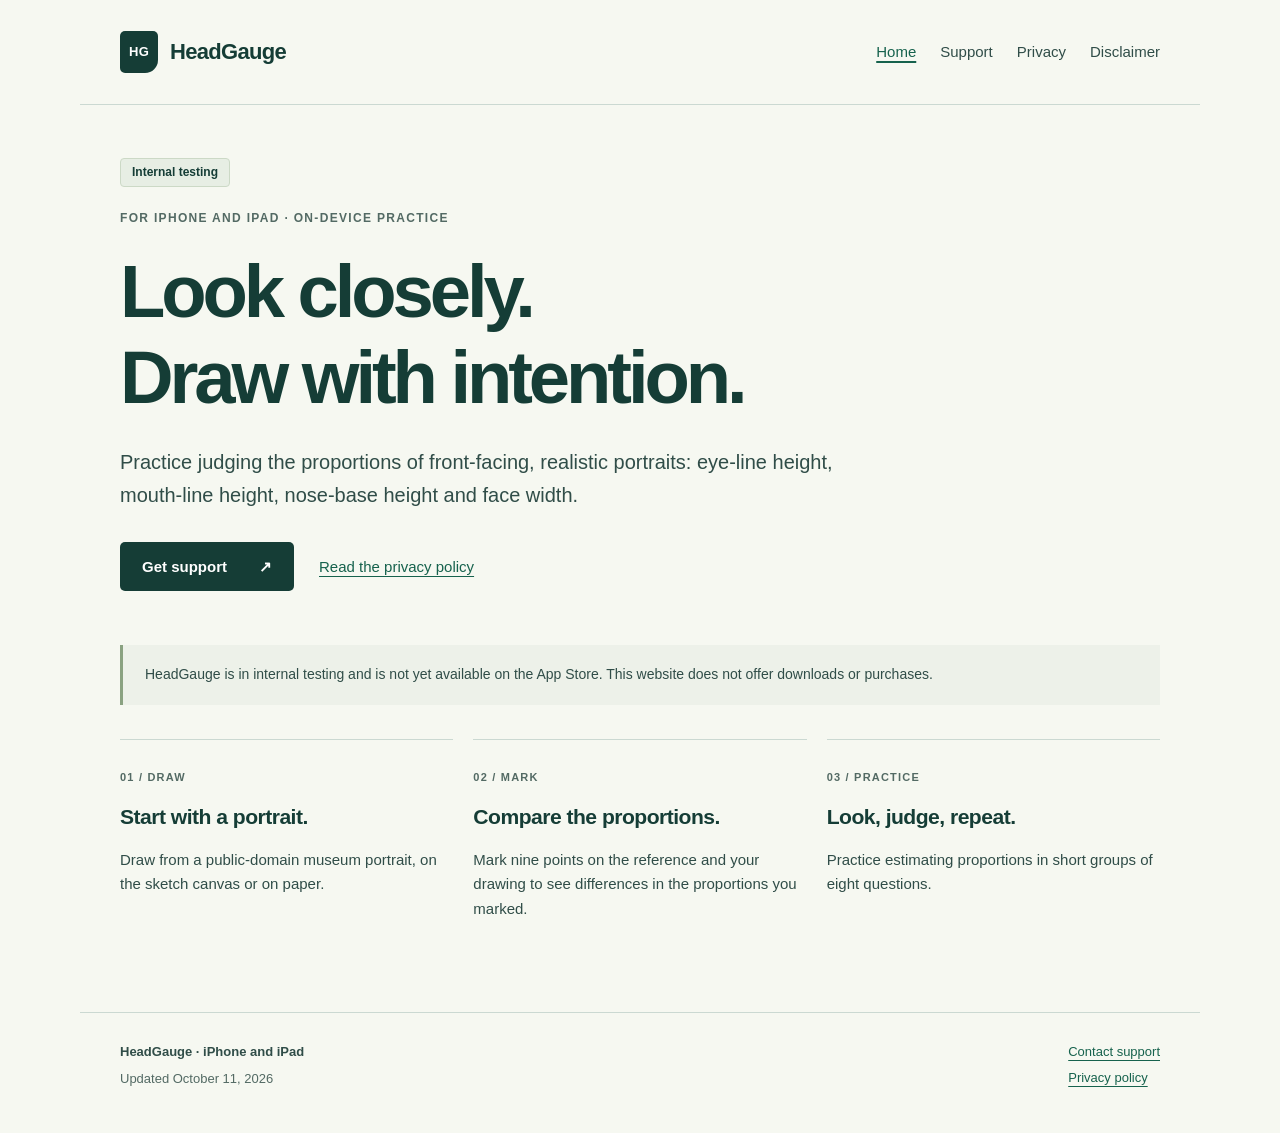
==== index.html @ ebf8e393 "Add HeadGauge support site" ====
<!doctype html>
<html lang="en"><head><meta charset="utf-8"><meta name="viewport" content="width=device-width, initial-scale=1">
<meta name="description" content="Public support, privacy and disclaimer information for HeadGauge for iPhone and iPad."><meta name="color-scheme" content="light">
<title>Home · HeadGauge</title><link rel="stylesheet" href="styles.css"></head><body>
<a class="skip" href="#main">Skip to content</a>
<header class="site-header"><a class="brand" href="index.html"><span class="mark" aria-hidden="true">HG</span>HeadGauge</a><nav aria-label="Main navigation"><a href="index.html" aria-current="page">Home</a><a href="support.html">Support</a><a href="privacy.html">Privacy</a><a href="disclaimer.html">Disclaimer</a></nav></header>
<main id="main"><section class="hero"><span class="badge">Internal testing</span><p class="eyebrow">For iPhone and iPad · On-device practice</p><h1>Look closely.<br>Draw with intention.</h1><p class="lead">Practice judging the proportions of front-facing, realistic portraits: eye-line height, mouth-line height, nose-base height and face width.</p><div class="actions"><a class="button" href="support.html">Get support <span aria-hidden="true">↗</span></a><a class="text-link" href="privacy.html">Read the privacy policy</a></div></section>
<aside class="notice">HeadGauge is in internal testing and is not yet available on the App Store. This website does not offer downloads or purchases.</aside>
<section class="cards" aria-label="How HeadGauge works"><article class="card"><p class="eyebrow">01 / Draw</p><h2>Start with a portrait.</h2><p>Draw from a public-domain museum portrait, on the sketch canvas or on paper.</p></article><article class="card"><p class="eyebrow">02 / Mark</p><h2>Compare the proportions.</h2><p>Mark nine points on the reference and your drawing to see differences in the proportions you marked.</p></article><article class="card"><p class="eyebrow">03 / Practice</p><h2>Look, judge, repeat.</h2><p>Practice estimating proportions in short groups of eight questions.</p></article></section></main>
<footer><div><strong>HeadGauge · iPhone and iPad</strong><p>Updated October 11, 2026</p></div><div><a href="mailto:shotpocket6@gmail.com?subject=HeadGauge%20support">Contact support</a><br><a href="privacy.html">Privacy policy</a></div></footer>
</body></html>
---- styles.css ----
:root{--ink:#153d36;--text:#304d48;--muted:#536a64;--line:#cbd9d2;--paper:#f6f8f1;--teal:#16624d;--white:#fff;--light:#e7eee4}
*{box-sizing:border-box}html{scroll-behavior:smooth}body{margin:0;background:var(--paper);color:var(--text);font-family:-apple-system,BlinkMacSystemFont,"Segoe UI",Arial,sans-serif;font-size:17px;line-height:1.7;-webkit-font-smoothing:antialiased}a{color:var(--teal);text-underline-offset:4px;overflow-wrap:anywhere}a:hover{text-decoration-thickness:2px}a:focus-visible{outline:3px solid #b15a20;outline-offset:5px;border-radius:2px}h1,h2,h3,p{margin-top:0}h1,h2,h3{color:var(--ink);line-height:1.15}h1{font-size:clamp(2.65rem,5.8vw,4.8rem);font-weight:650;letter-spacing:-.055em;max-width:900px;margin-bottom:26px;text-wrap:balance}h2{font-size:1.5rem;letter-spacing:-.025em;font-weight:650}h3{font-size:1.13rem;line-height:1.4}p{margin-bottom:1em}li{padding-left:5px;margin:8px 0}.site-header,.language-bar,main,footer{max-width:1120px;margin:0 auto;padding-left:40px;padding-right:40px}.site-header{min-height:105px;display:flex;align-items:center;justify-content:space-between;gap:24px;border-bottom:1px solid var(--line)}.brand{display:flex;align-items:center;gap:12px;color:var(--ink);font-size:22px;font-weight:650;letter-spacing:-.7px;text-decoration:none}.mark{display:grid;place-items:center;width:38px;height:42px;background:var(--ink);color:white;border-radius:5px 5px 13px 5px;font-size:13px;letter-spacing:.3px}.site-header nav,.language-bar nav{display:flex;gap:24px;align-items:center;flex-wrap:wrap}.site-header nav a{text-decoration:none;font-size:15px;color:var(--text)}.site-header nav a[aria-current=page]{color:var(--teal);text-decoration:underline;text-decoration-thickness:2px}.language-bar{display:flex;justify-content:flex-end;padding-top:16px}.language-bar nav{gap:16px}.language-bar a{font-size:12px;color:var(--muted);text-decoration:none;padding:5px 0}.language-bar a[aria-current=true]{font-weight:700;color:var(--ink);border-bottom:1px solid var(--teal)}.hero{padding:52px 0 44px;max-width:930px}.eyebrow{font-size:12px;font-weight:650;letter-spacing:.11em;text-transform:uppercase;color:var(--muted);margin:21px 0}.badge{display:inline-block;background:var(--light);color:var(--ink);padding:5px 11px;border-radius:4px;font-size:12px;font-weight:600;line-height:1.4;border:1px solid #ccd9c6}.lead{font-size:clamp(1.1rem,2vw,1.25rem);line-height:1.65;max-width:760px}.actions{display:flex;align-items:center;gap:25px;flex-wrap:wrap;margin-top:30px}.button{background:var(--ink);color:white;padding:12px 22px;border-radius:5px;font-size:15px;font-weight:600;text-decoration:none;display:inline-flex;gap:32px;align-items:center}.button:hover{background:var(--teal)}.text-link{font-size:15px}.notice{font-size:14px;color:var(--text);border-left:3px solid #8aa281;background:#edf1e9;padding:18px 22px;line-height:1.65;margin:10px 0 34px}.cards{display:grid;grid-template-columns:repeat(3,1fr);gap:20px;margin:30px 0 65px}.card{border-top:1px solid var(--line);padding:10px 0}.card .eyebrow{font-size:11px;margin:18px 0}.card h2{font-size:1.32rem;line-height:1.25}.card p{font-size:15px;line-height:1.65}.page-heading{padding:40px 0 10px}.page-heading h1{font-size:clamp(2.3rem,5vw,3.65rem);letter-spacing:-.045em}.page-heading .eyebrow{margin:20px 0}.date{font-size:14px;color:var(--muted)}.contact-card{border:1px solid var(--line);background:var(--white);border-radius:8px;padding:28px 32px;margin:22px 0 38px;max-width:800px}.contact-card h2{font-size:18px;margin-bottom:8px}.email{font-size:clamp(1.15rem,3vw,1.7rem);font-weight:650;margin-bottom:10px}.contact-card p{font-size:15px;margin:0;max-width:650px}.reading{max-width:800px}.reading>section{margin:38px 0}.reading h2{font-size:1.38rem;line-height:1.4;margin-bottom:16px}.reading p{line-height:1.8}.summary{border:1px solid var(--line);background:var(--white);border-radius:6px;padding:22px 26px;margin:30px 0;color:var(--ink);font-weight:500;line-height:1.75}.small-note{font-size:14px;color:var(--muted);padding-top:10px}.faq{padding:23px 0 8px;border-top:1px solid var(--line)}.faq h3{margin-bottom:10px}.faq p{font-size:16px}.reading .notice{margin:30px 0}footer{border-top:1px solid var(--line);margin-top:65px;padding-top:28px;padding-bottom:38px;display:flex;justify-content:space-between;gap:26px;font-size:13px;color:var(--muted)}footer strong{font-weight:600;color:var(--text)}footer p{margin:5px 0}footer a{display:inline-block;margin-bottom:4px}.skip{position:absolute;left:10px;top:-100px;padding:10px;background:white;z-index:10}.skip:focus{top:10px}html[lang=zh-Hans] h1{letter-spacing:-.035em;line-height:1.22}html[lang=zh-Hans] .eyebrow{letter-spacing:.05em}html[lang=es] .hero h1{max-width:960px}
@media(max-width:640px){.site-header,.language-bar,main,footer{padding-left:22px;padding-right:22px}.site-header{min-height:115px;align-items:flex-start;justify-content:flex-start;flex-wrap:wrap;gap:17px;padding-top:22px;padding-bottom:18px}.brand{width:100%;font-size:21px}.site-header nav{gap:26px}.language-bar{padding-top:10px;justify-content:flex-start}.hero{padding-top:30px;padding-bottom:30px}h1{font-size:2.85rem}.lead{font-size:1.1rem}.cards{grid-template-columns:1fr;gap:8px;margin-bottom:35px}.card h2{font-size:1.4rem}.notice{padding:15px 17px}.page-heading{padding-top:28px}.contact-card{padding:22px 20px;margin-top:15px}.reading>section{margin:32px 0}.summary{padding:20px}footer{flex-direction:column;gap:12px;margin-top:42px}.actions{gap:20px}.email{font-size:clamp(1rem,4.5vw,1.2rem)}}
@media(prefers-reduced-motion:reduce){html{scroll-behavior:auto}}
@media print{body{background:white;color:#111;font-size:11pt}header,.language-bar,.skip{display:none!important}main,footer{max-width:none;padding:0}h1{font-size:28pt!important}h2,h3{break-after:avoid}a{color:#111}.badge{border:1px solid #888}.reading{max-width:none}.reading>section{margin:24px 0}.notice,.summary{background:white}.card,.contact-card{break-inside:avoid}footer{margin-top:30px}}
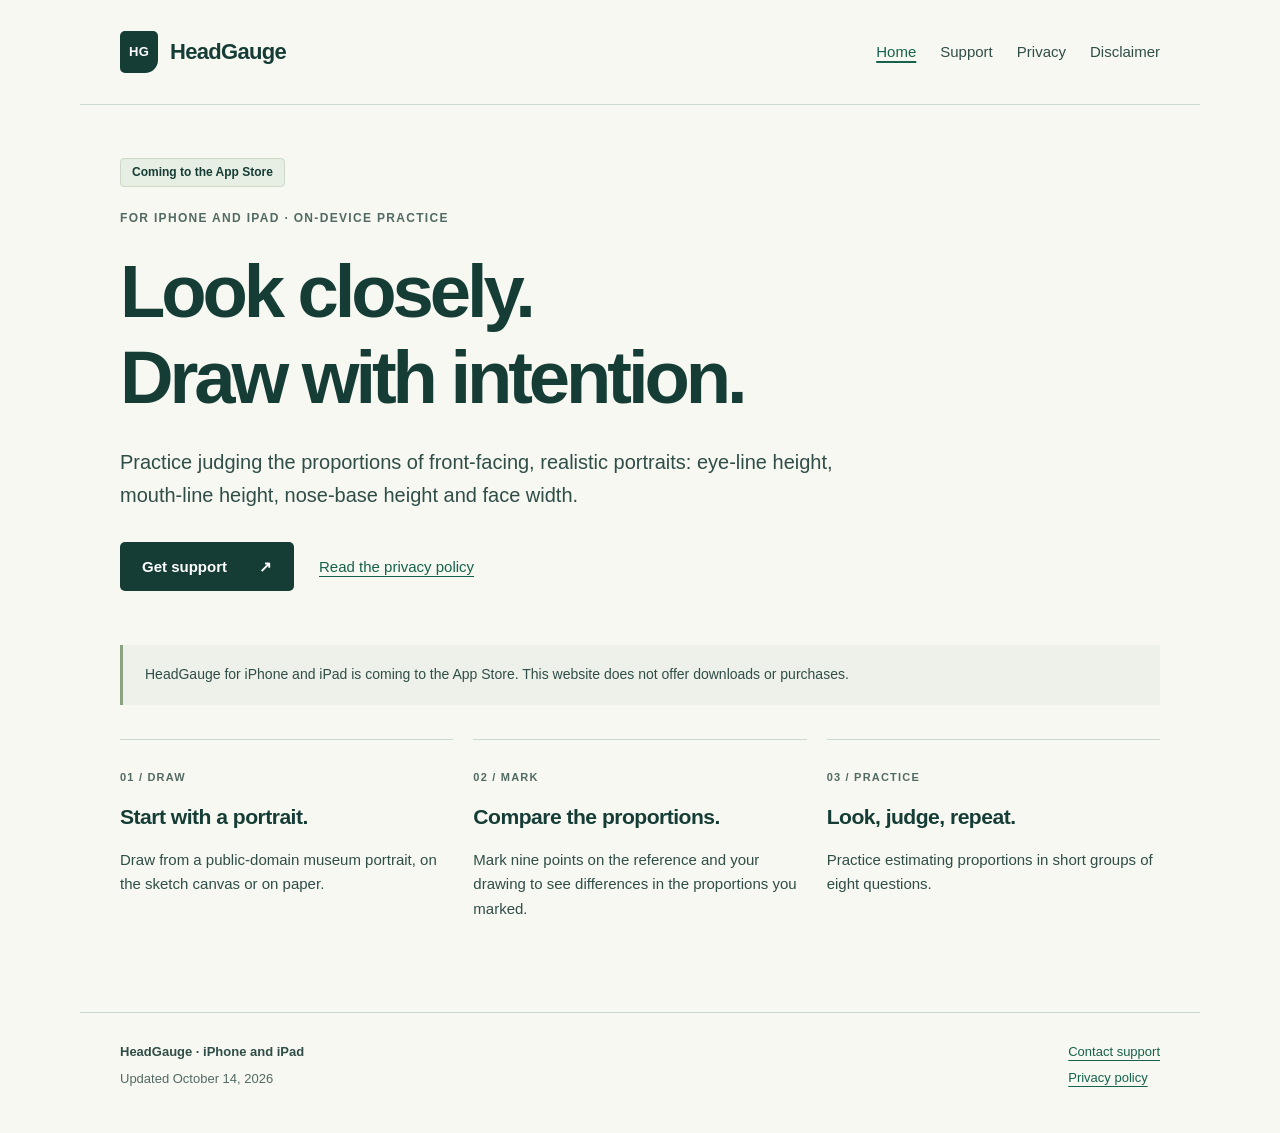
==== commit cdf536dd: "Update HeadGauge launch messaging and language FAQ" ====
--- a/index.html
+++ b/index.html
@@ -4,8 +4,8 @@
 <title>Home · HeadGauge</title><link rel="stylesheet" href="styles.css"></head><body>
 <a class="skip" href="#main">Skip to content</a>
 <header class="site-header"><a class="brand" href="index.html"><span class="mark" aria-hidden="true">HG</span>HeadGauge</a><nav aria-label="Main navigation"><a href="index.html" aria-current="page">Home</a><a href="support.html">Support</a><a href="privacy.html">Privacy</a><a href="disclaimer.html">Disclaimer</a></nav></header>
-<main id="main"><section class="hero"><span class="badge">Internal testing</span><p class="eyebrow">For iPhone and iPad · On-device practice</p><h1>Look closely.<br>Draw with intention.</h1><p class="lead">Practice judging the proportions of front-facing, realistic portraits: eye-line height, mouth-line height, nose-base height and face width.</p><div class="actions"><a class="button" href="support.html">Get support <span aria-hidden="true">↗</span></a><a class="text-link" href="privacy.html">Read the privacy policy</a></div></section>
-<aside class="notice">HeadGauge is in internal testing and is not yet available on the App Store. This website does not offer downloads or purchases.</aside>
+<main id="main"><section class="hero"><span class="badge">Coming to the App Store</span><p class="eyebrow">For iPhone and iPad · On-device practice</p><h1>Look closely.<br>Draw with intention.</h1><p class="lead">Practice judging the proportions of front-facing, realistic portraits: eye-line height, mouth-line height, nose-base height and face width.</p><div class="actions"><a class="button" href="support.html">Get support <span aria-hidden="true">↗</span></a><a class="text-link" href="privacy.html">Read the privacy policy</a></div></section>
+<aside class="notice">HeadGauge for iPhone and iPad is coming to the App Store. This website does not offer downloads or purchases.</aside>
 <section class="cards" aria-label="How HeadGauge works"><article class="card"><p class="eyebrow">01 / Draw</p><h2>Start with a portrait.</h2><p>Draw from a public-domain museum portrait, on the sketch canvas or on paper.</p></article><article class="card"><p class="eyebrow">02 / Mark</p><h2>Compare the proportions.</h2><p>Mark nine points on the reference and your drawing to see differences in the proportions you marked.</p></article><article class="card"><p class="eyebrow">03 / Practice</p><h2>Look, judge, repeat.</h2><p>Practice estimating proportions in short groups of eight questions.</p></article></section></main>
-<footer><div><strong>HeadGauge · iPhone and iPad</strong><p>Updated October 11, 2026</p></div><div><a href="mailto:shotpocket6@gmail.com?subject=HeadGauge%20support">Contact support</a><br><a href="privacy.html">Privacy policy</a></div></footer>
+<footer><div><strong>HeadGauge · iPhone and iPad</strong><p>Updated October 14, 2026</p></div><div><a href="mailto:shotpocket6@gmail.com?subject=HeadGauge%20support">Contact support</a><br><a href="privacy.html">Privacy policy</a></div></footer>
 </body></html>
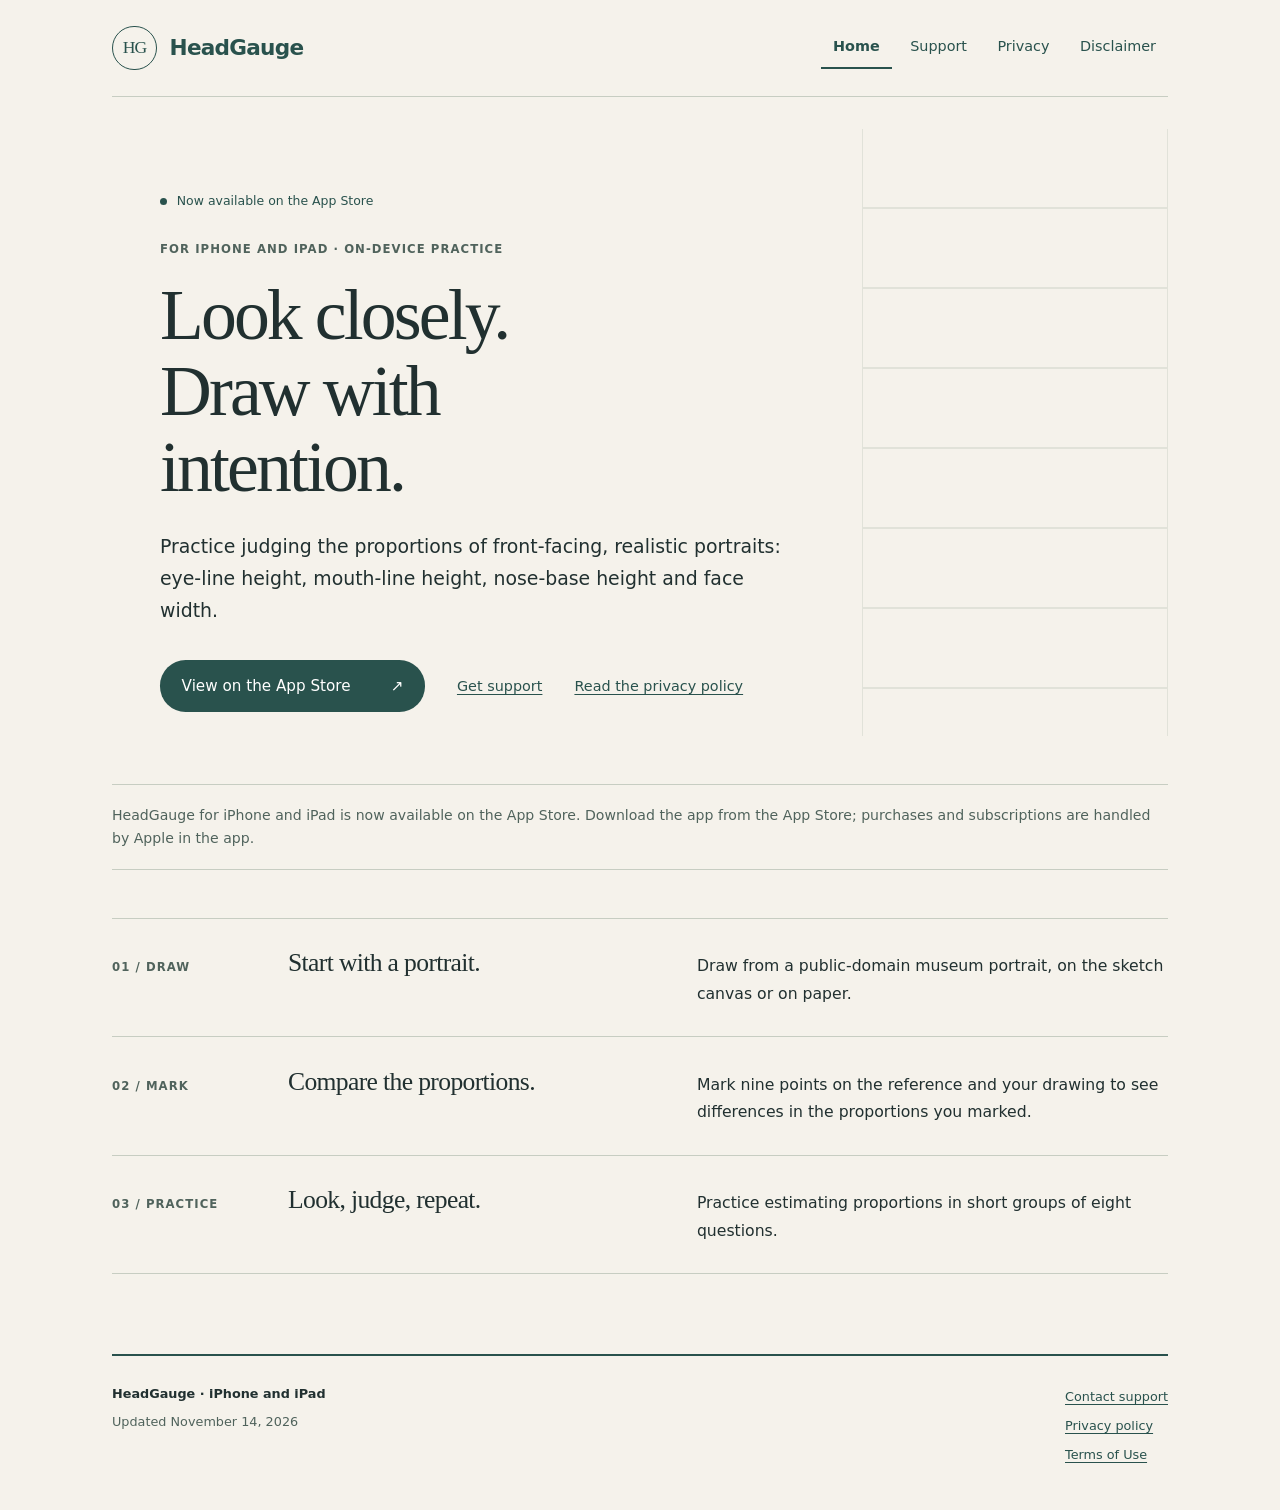
==== commit 8ad7328b: "Update HeadGauge support site after App Store launch" ====
--- a/index.html
+++ b/index.html
@@ -4,8 +4,8 @@
 <title>Home · HeadGauge</title><link rel="stylesheet" href="styles.css"></head><body>
 <a class="skip" href="#main">Skip to content</a>
 <header class="site-header"><a class="brand" href="index.html"><span class="mark" aria-hidden="true">HG</span>HeadGauge</a><nav aria-label="Main navigation"><a href="index.html" aria-current="page">Home</a><a href="support.html">Support</a><a href="privacy.html">Privacy</a><a href="disclaimer.html">Disclaimer</a></nav></header>
-<main id="main"><section class="hero"><span class="badge">Coming to the App Store</span><p class="eyebrow">For iPhone and iPad · On-device practice</p><h1>Look closely.<br>Draw with intention.</h1><p class="lead">Practice judging the proportions of front-facing, realistic portraits: eye-line height, mouth-line height, nose-base height and face width.</p><div class="actions"><a class="button" href="support.html">Get support <span aria-hidden="true">↗</span></a><a class="text-link" href="privacy.html">Read the privacy policy</a></div></section>
-<aside class="notice">HeadGauge for iPhone and iPad is coming to the App Store. This website does not offer downloads or purchases.</aside>
+<main id="main"><section class="hero"><span class="badge">Now available on the App Store</span><p class="eyebrow">For iPhone and iPad · On-device practice</p><h1>Look closely.<br>Draw with intention.</h1><p class="lead">Practice judging the proportions of front-facing, realistic portraits: eye-line height, mouth-line height, nose-base height and face width.</p><div class="actions"><a class="button" href="https://apps.apple.com/app/id6821509628">View on the App Store <span aria-hidden="true">↗</span></a><a class="text-link" href="support.html">Get support</a><a class="text-link" href="privacy.html">Read the privacy policy</a></div></section>
+<aside class="notice">HeadGauge for iPhone and iPad is now available on the App Store. Download the app from the App Store; purchases and subscriptions are handled by Apple in the app.</aside>
 <section class="cards" aria-label="How HeadGauge works"><article class="card"><p class="eyebrow">01 / Draw</p><h2>Start with a portrait.</h2><p>Draw from a public-domain museum portrait, on the sketch canvas or on paper.</p></article><article class="card"><p class="eyebrow">02 / Mark</p><h2>Compare the proportions.</h2><p>Mark nine points on the reference and your drawing to see differences in the proportions you marked.</p></article><article class="card"><p class="eyebrow">03 / Practice</p><h2>Look, judge, repeat.</h2><p>Practice estimating proportions in short groups of eight questions.</p></article></section></main>
-<footer><div><strong>HeadGauge · iPhone and iPad</strong><p>Updated October 14, 2026</p></div><div><a href="mailto:shotpocket6@gmail.com?subject=HeadGauge%20support">Contact support</a><br><a href="privacy.html">Privacy policy</a></div></footer>
+<footer><div><strong>HeadGauge · iPhone and iPad</strong><p>Updated November 14, 2026</p></div><div><a href="mailto:shotpocket6@gmail.com?subject=HeadGauge%20support">Contact support</a><br><a href="privacy.html">Privacy policy</a><br><a href="https://www.apple.com/legal/internet-services/itunes/dev/stdeula/">Terms of Use</a></div></footer>
 </body></html>
--- a/styles.css
+++ b/styles.css
@@ -1,5 +1,136 @@
-:root{--ink:#153d36;--text:#304d48;--muted:#536a64;--line:#cbd9d2;--paper:#f6f8f1;--teal:#16624d;--white:#fff;--light:#e7eee4}
-*{box-sizing:border-box}html{scroll-behavior:smooth}body{margin:0;background:var(--paper);color:var(--text);font-family:-apple-system,BlinkMacSystemFont,"Segoe UI",Arial,sans-serif;font-size:17px;line-height:1.7;-webkit-font-smoothing:antialiased}a{color:var(--teal);text-underline-offset:4px;overflow-wrap:anywhere}a:hover{text-decoration-thickness:2px}a:focus-visible{outline:3px solid #b15a20;outline-offset:5px;border-radius:2px}h1,h2,h3,p{margin-top:0}h1,h2,h3{color:var(--ink);line-height:1.15}h1{font-size:clamp(2.65rem,5.8vw,4.8rem);font-weight:650;letter-spacing:-.055em;max-width:900px;margin-bottom:26px;text-wrap:balance}h2{font-size:1.5rem;letter-spacing:-.025em;font-weight:650}h3{font-size:1.13rem;line-height:1.4}p{margin-bottom:1em}li{padding-left:5px;margin:8px 0}.site-header,.language-bar,main,footer{max-width:1120px;margin:0 auto;padding-left:40px;padding-right:40px}.site-header{min-height:105px;display:flex;align-items:center;justify-content:space-between;gap:24px;border-bottom:1px solid var(--line)}.brand{display:flex;align-items:center;gap:12px;color:var(--ink);font-size:22px;font-weight:650;letter-spacing:-.7px;text-decoration:none}.mark{display:grid;place-items:center;width:38px;height:42px;background:var(--ink);color:white;border-radius:5px 5px 13px 5px;font-size:13px;letter-spacing:.3px}.site-header nav,.language-bar nav{display:flex;gap:24px;align-items:center;flex-wrap:wrap}.site-header nav a{text-decoration:none;font-size:15px;color:var(--text)}.site-header nav a[aria-current=page]{color:var(--teal);text-decoration:underline;text-decoration-thickness:2px}.language-bar{display:flex;justify-content:flex-end;padding-top:16px}.language-bar nav{gap:16px}.language-bar a{font-size:12px;color:var(--muted);text-decoration:none;padding:5px 0}.language-bar a[aria-current=true]{font-weight:700;color:var(--ink);border-bottom:1px solid var(--teal)}.hero{padding:52px 0 44px;max-width:930px}.eyebrow{font-size:12px;font-weight:650;letter-spacing:.11em;text-transform:uppercase;color:var(--muted);margin:21px 0}.badge{display:inline-block;background:var(--light);color:var(--ink);padding:5px 11px;border-radius:4px;font-size:12px;font-weight:600;line-height:1.4;border:1px solid #ccd9c6}.lead{font-size:clamp(1.1rem,2vw,1.25rem);line-height:1.65;max-width:760px}.actions{display:flex;align-items:center;gap:25px;flex-wrap:wrap;margin-top:30px}.button{background:var(--ink);color:white;padding:12px 22px;border-radius:5px;font-size:15px;font-weight:600;text-decoration:none;display:inline-flex;gap:32px;align-items:center}.button:hover{background:var(--teal)}.text-link{font-size:15px}.notice{font-size:14px;color:var(--text);border-left:3px solid #8aa281;background:#edf1e9;padding:18px 22px;line-height:1.65;margin:10px 0 34px}.cards{display:grid;grid-template-columns:repeat(3,1fr);gap:20px;margin:30px 0 65px}.card{border-top:1px solid var(--line);padding:10px 0}.card .eyebrow{font-size:11px;margin:18px 0}.card h2{font-size:1.32rem;line-height:1.25}.card p{font-size:15px;line-height:1.65}.page-heading{padding:40px 0 10px}.page-heading h1{font-size:clamp(2.3rem,5vw,3.65rem);letter-spacing:-.045em}.page-heading .eyebrow{margin:20px 0}.date{font-size:14px;color:var(--muted)}.contact-card{border:1px solid var(--line);background:var(--white);border-radius:8px;padding:28px 32px;margin:22px 0 38px;max-width:800px}.contact-card h2{font-size:18px;margin-bottom:8px}.email{font-size:clamp(1.15rem,3vw,1.7rem);font-weight:650;margin-bottom:10px}.contact-card p{font-size:15px;margin:0;max-width:650px}.reading{max-width:800px}.reading>section{margin:38px 0}.reading h2{font-size:1.38rem;line-height:1.4;margin-bottom:16px}.reading p{line-height:1.8}.summary{border:1px solid var(--line);background:var(--white);border-radius:6px;padding:22px 26px;margin:30px 0;color:var(--ink);font-weight:500;line-height:1.75}.small-note{font-size:14px;color:var(--muted);padding-top:10px}.faq{padding:23px 0 8px;border-top:1px solid var(--line)}.faq h3{margin-bottom:10px}.faq p{font-size:16px}.reading .notice{margin:30px 0}footer{border-top:1px solid var(--line);margin-top:65px;padding-top:28px;padding-bottom:38px;display:flex;justify-content:space-between;gap:26px;font-size:13px;color:var(--muted)}footer strong{font-weight:600;color:var(--text)}footer p{margin:5px 0}footer a{display:inline-block;margin-bottom:4px}.skip{position:absolute;left:10px;top:-100px;padding:10px;background:white;z-index:10}.skip:focus{top:10px}html[lang=zh-Hans] h1{letter-spacing:-.035em;line-height:1.22}html[lang=zh-Hans] .eyebrow{letter-spacing:.05em}html[lang=es] .hero h1{max-width:960px}
-@media(max-width:640px){.site-header,.language-bar,main,footer{padding-left:22px;padding-right:22px}.site-header{min-height:115px;align-items:flex-start;justify-content:flex-start;flex-wrap:wrap;gap:17px;padding-top:22px;padding-bottom:18px}.brand{width:100%;font-size:21px}.site-header nav{gap:26px}.language-bar{padding-top:10px;justify-content:flex-start}.hero{padding-top:30px;padding-bottom:30px}h1{font-size:2.85rem}.lead{font-size:1.1rem}.cards{grid-template-columns:1fr;gap:8px;margin-bottom:35px}.card h2{font-size:1.4rem}.notice{padding:15px 17px}.page-heading{padding-top:28px}.contact-card{padding:22px 20px;margin-top:15px}.reading>section{margin:32px 0}.summary{padding:20px}footer{flex-direction:column;gap:12px;margin-top:42px}.actions{gap:20px}.email{font-size:clamp(1rem,4.5vw,1.2rem)}}
-@media(prefers-reduced-motion:reduce){html{scroll-behavior:auto}}
-@media print{body{background:white;color:#111;font-size:11pt}header,.language-bar,.skip{display:none!important}main,footer{max-width:none;padding:0}h1{font-size:28pt!important}h2,h3{break-after:avoid}a{color:#111}.badge{border:1px solid #888}.reading{max-width:none}.reading>section{margin:24px 0}.notice,.summary{background:white}.card,.contact-card{break-inside:avoid}footer{margin-top:30px}}
+/* HeadGauge: a quiet drawing workbook. Palette from App/HeadGaugeApp.swift. */
+:root {
+  color-scheme: light;
+  --sheet: rgb(96% 95% 92%);
+  --graphite: rgb(13% 19% 19%);
+  --pine: rgb(16% 32% 30%);
+  --rule: #c7cdc2;
+  --annotation: #50635c;
+  --wash: #e4e8de;
+  --measure: 66rem;
+  --gutter: clamp(1.2rem, 5vw, 3.5rem);
+}
+*, *::before, *::after { box-sizing: border-box; }
+html { scroll-padding-top: 1.5rem; }
+body {
+  margin: 0;
+  color: var(--graphite);
+  background-color: var(--sheet);
+  font: 400 1.0625rem/1.75 system-ui, sans-serif;
+  -webkit-text-size-adjust: 100%;
+}
+a { text-decoration-thickness: .075em; text-underline-offset: .23em; color: var(--pine); }
+a:hover { text-decoration-thickness: .14em; }
+a:focus-visible { outline: .18rem solid var(--pine); outline-offset: .3rem; }
+p { margin-block: 0 1.15em; }
+h1, h2, h3 { margin-block: 0 .65em; font-weight: 500; }
+h1, h2 { font-family: Georgia, 'Times New Roman', serif; }
+h1 { font-size: clamp(2.7rem, 5.6vw, 4.9rem); line-height: 1.06; letter-spacing: -.04em; }
+h2 { font-size: 1.8rem; line-height: 1.25; letter-spacing: -.025em; }
+h3 { font-size: 1.08rem; font-weight: 650; line-height: 1.45; }
+li { padding-inline-start: .35rem; margin-block: .55rem; }
+main, .site-header, footer { width: min(100% - 2 * var(--gutter), var(--measure)); margin-inline: auto; }
+.site-header {
+  display: grid;
+  grid-template-columns: 1fr auto;
+  align-items: center;
+  gap: 1.8rem;
+  padding-block: 1.6rem;
+  border-bottom: 1px solid var(--rule);
+}
+.brand { display: inline-flex; width: fit-content; gap: .8rem; align-items: center; font-size: 1.35rem; font-weight: 650; letter-spacing: -.035em; text-decoration: none; }
+.mark { display: grid; place-content: center; border: 1px solid var(--pine); width: 2.8rem; aspect-ratio: 1; border-radius: 50%; font: 500 1.1rem Georgia, serif; letter-spacing: -.06em; }
+.site-header nav { display: flex; gap: .4rem; flex-wrap: wrap; }
+.site-header nav a { padding: .45rem .75rem; font-size: .9rem; text-decoration: none; border-bottom: 2px solid transparent; }
+.site-header nav a[aria-current='page'] { border-color: var(--pine); font-weight: 650; }
+.site-header nav a:hover { background-color: var(--wash); }
+.hero {
+  position: relative;
+  padding-block: clamp(3rem, 7vw, 5.5rem) 3.5rem;
+  padding-inline-start: clamp(0rem, 4vw, 3rem);
+  isolation: isolate;
+}
+.hero::before {
+  content: '';
+  position: absolute;
+  inset: 2rem 0 2rem auto;
+  width: 29%;
+  z-index: -1;
+  border-inline: 1px solid var(--rule);
+  background: repeating-linear-gradient(to bottom, transparent 0 4.9rem, var(--rule) 4.9rem 5rem);
+  opacity: .42;
+}
+.hero h1 { max-width: 13ch; margin-block-end: 1.6rem; }
+.eyebrow { font-size: .73rem; letter-spacing: .09em; text-transform: uppercase; color: var(--annotation); font-weight: 650; }
+.hero .eyebrow { margin-block: 1.5rem 1.1rem; }
+.badge { display: inline-flex; align-items: center; gap: .6rem; font-size: .78rem; color: var(--pine); }
+.badge::before { content: ''; width: .45rem; height: .45rem; background-color: currentColor; border-radius: 50%; }
+.lead { font-size: 1.18rem; line-height: 1.7; max-width: 52ch; }
+.hero .lead { background-color: var(--sheet); }
+.actions { display: flex; flex-wrap: wrap; gap: 1.2rem 2rem; align-items: center; margin-block-start: 2.1rem; }
+.button { display: inline-flex; align-items: center; justify-content: space-between; column-gap: 2.5rem; min-height: 3.15rem; padding: .8rem 1.35rem; color: #fff; background-color: var(--pine); text-decoration: none; font-size: .95rem; border-radius: 1.6rem; }
+.button:hover { color: var(--sheet); text-decoration: underline; }
+.text-link { font-size: .9rem; }
+.notice { border-block: 1px solid var(--rule); padding: 1.15rem 0; margin-block: 1rem 2.5rem; font-size: .88rem; line-height: 1.65; color: var(--annotation); }
+.cards { margin-block: 3rem 5rem; display: grid; gap: 0; }
+.card { display: grid; grid-template-columns: 9rem 1fr 1.25fr; column-gap: 2rem; align-items: baseline; border-block-start: 1px solid var(--rule); padding-block: 1.8rem; }
+.card:last-child { border-block-end: 1px solid var(--rule); }
+.card .eyebrow { margin: 0; font-variant-numeric: tabular-nums; }
+.card h2 { font-size: 1.6rem; margin: 0; }
+.card > p:last-child { margin: 0; font-size: .98rem; }
+.page-heading { padding-block: 3.5rem 1rem; }
+.page-heading h1 { max-width: 18ch; font-size: clamp(2.6rem, 5vw, 4.2rem); }
+.date { color: var(--annotation); font-size: .84rem; margin-block: 1.4rem 0; }
+.reading { max-width: 46rem; }
+.reading > section { padding-block: 1.3rem; }
+.reading h2 { margin-block-end: 1rem; }
+.reading .notice { margin-block: 1.8rem; }
+.summary { background-color: var(--wash); border-inline-start: .25rem solid var(--pine); padding: 1.4rem 1.6rem; margin-block: 1.5rem 2rem; }
+.contact-card { max-width: 46rem; padding: 1.8rem 0 1.8rem 1.6rem; border-inline-start: .25rem solid var(--pine); margin-block: 2rem 1.5rem; }
+.contact-card h2 { font: 650 .78rem/1.5 system-ui, sans-serif; text-transform: uppercase; letter-spacing: .1em; }
+.email { margin-block: .7rem; font: 500 clamp(1.2rem, 3.5vw, 1.85rem)/1.5 Georgia, serif; }
+.email a { overflow-wrap: anywhere; }
+.contact-card p { font-size: .9rem; margin: 0; }
+.small-note { font-size: .88rem; color: var(--annotation); }
+.faq { border-block-start: 1px solid var(--rule); padding-block: 1.5rem .4rem; }
+.faq h3 { max-width: 54ch; }
+footer { display: grid; grid-template-columns: 1fr auto; gap: 1.5rem; border-block-start: 2px solid var(--pine); margin-block-start: 3.5rem; padding-block: 1.7rem 2.5rem; font-size: .8rem; }
+footer strong { font-weight: 650; }
+footer p { color: var(--annotation); margin-block: .35rem 0; }
+footer a { display: inline-block; padding-block: .2rem; }
+.skip { position: fixed; inset: .6rem auto auto .6rem; transform: translateY(-180%); padding: .6rem 1rem; background-color: var(--pine); color: white; z-index: 10; }
+.skip:focus { transform: none; outline-color: var(--graphite); }
+@media (width < 48rem) {
+  .site-header { grid-template-columns: 1fr; gap: 1rem; padding-block: 1.25rem 1rem; }
+  .site-header nav { margin-inline-start: -.75rem; gap: 0; }
+  .hero { padding-inline-start: 0; }
+  .hero::before { width: 18%; }
+  .card { grid-template-columns: 7rem 1fr; gap: .7rem 1.2rem; }
+  .card > p:last-child { grid-column: 2; }
+  .cards { margin-block: 2rem 3rem; }
+}
+@media (width < 30rem) {
+  .site-header nav a { font-size: .84rem; padding-inline: .65rem; }
+  .hero::before { display: none; }
+  .hero { padding-block: 2.5rem; }
+  .hero h1 { font-size: 2.8rem; }
+  .lead { font-size: 1.05rem; }
+  .card { grid-template-columns: 1fr; row-gap: .75rem; padding-block: 1.5rem; }
+  .card > p:last-child { grid-column: 1; }
+  .page-heading { padding-block-start: 2.5rem; }
+  .contact-card { padding-inline-start: 1rem; }
+  .summary { padding: 1rem 1.2rem; }
+  footer { grid-template-columns: 1fr; }
+}
+@media print {
+  body { background: #fff; color: #000; font-size: 11pt; }
+  .site-header, .skip, .hero::before { display: none; }
+  main, footer { width: 100%; }
+  h1 { font-size: 32pt; }
+  h2, h3 { break-after: avoid; }
+  a { color: inherit; }
+  .hero, .page-heading { padding-block: 1rem; }
+  .card, .contact-card { break-inside: avoid; }
+  .cards { margin-block: 1rem; }
+  .notice, footer { margin-block-start: 1rem; }
+}
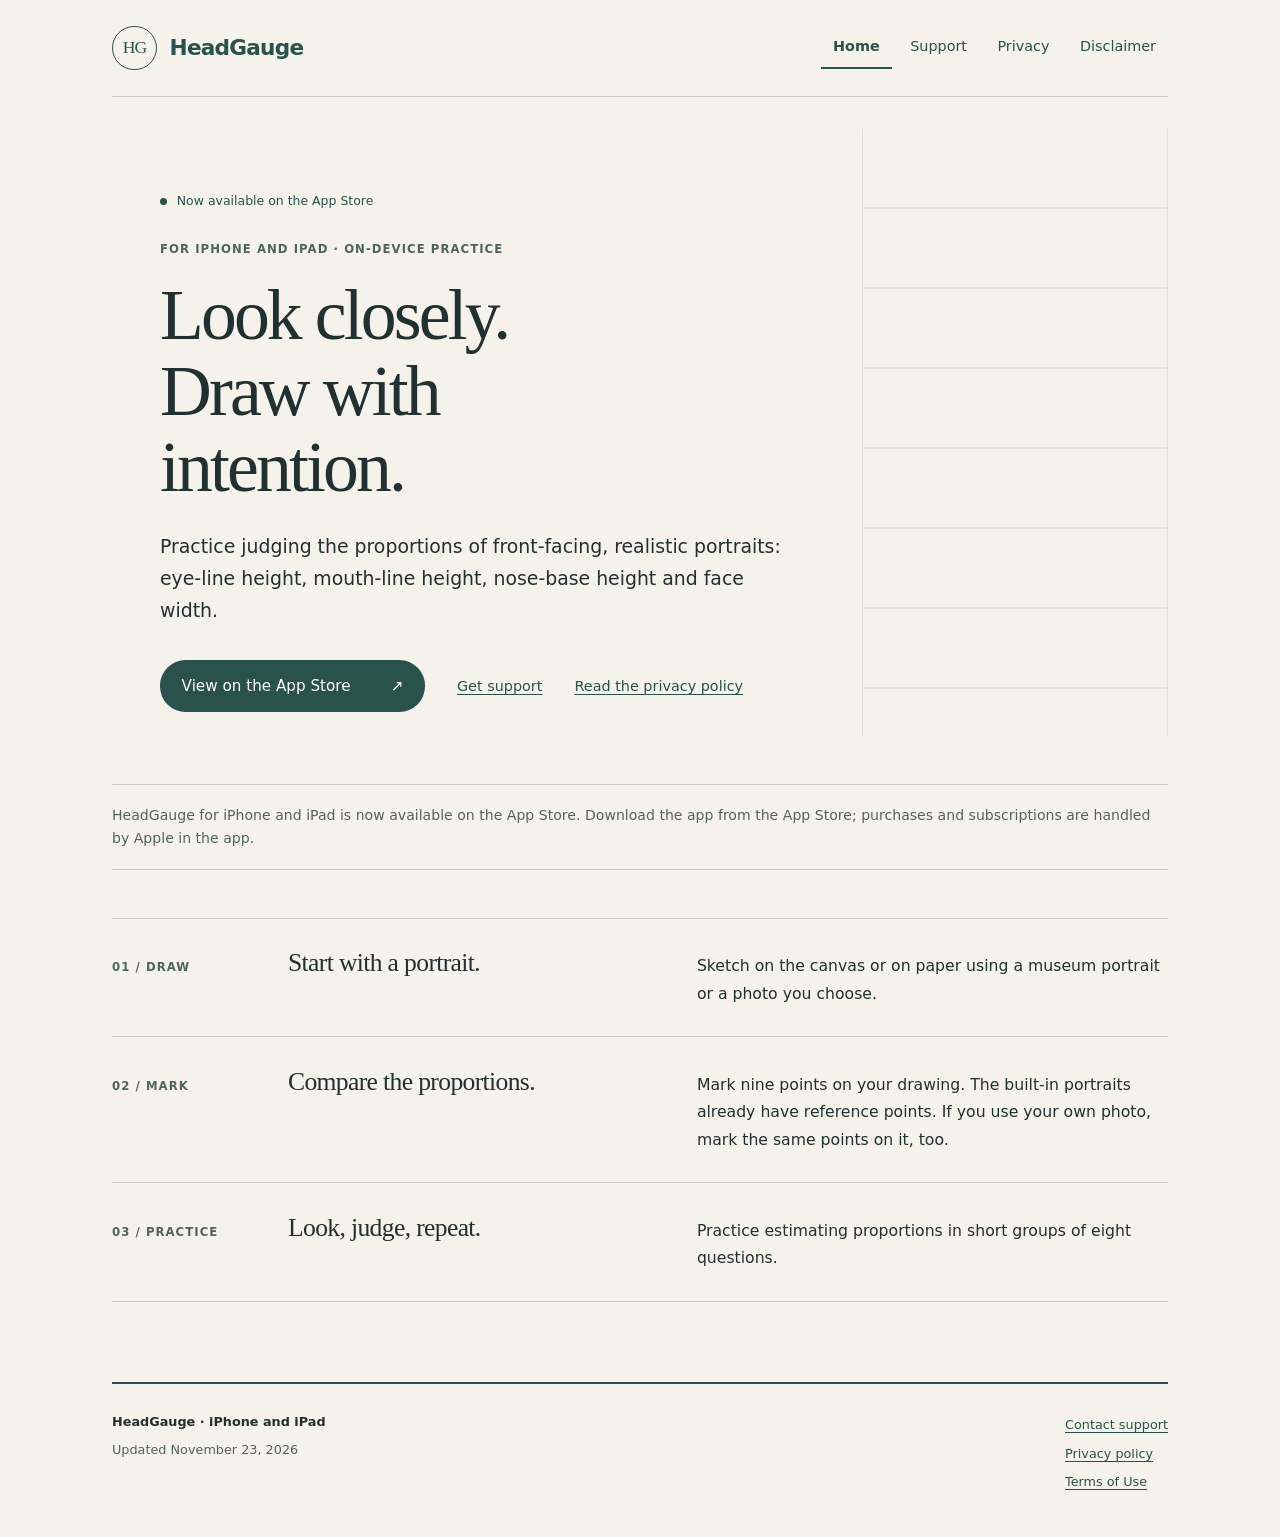
==== commit e56f19e1: "Clarify reference photos, feedback privacy and subscription access" ====
--- a/index.html
+++ b/index.html
@@ -6,6 +6,6 @@
 <header class="site-header"><a class="brand" href="index.html"><span class="mark" aria-hidden="true">HG</span>HeadGauge</a><nav aria-label="Main navigation"><a href="index.html" aria-current="page">Home</a><a href="support.html">Support</a><a href="privacy.html">Privacy</a><a href="disclaimer.html">Disclaimer</a></nav></header>
 <main id="main"><section class="hero"><span class="badge">Now available on the App Store</span><p class="eyebrow">For iPhone and iPad · On-device practice</p><h1>Look closely.<br>Draw with intention.</h1><p class="lead">Practice judging the proportions of front-facing, realistic portraits: eye-line height, mouth-line height, nose-base height and face width.</p><div class="actions"><a class="button" href="https://apps.apple.com/app/id6821509628">View on the App Store <span aria-hidden="true">↗</span></a><a class="text-link" href="support.html">Get support</a><a class="text-link" href="privacy.html">Read the privacy policy</a></div></section>
 <aside class="notice">HeadGauge for iPhone and iPad is now available on the App Store. Download the app from the App Store; purchases and subscriptions are handled by Apple in the app.</aside>
-<section class="cards" aria-label="How HeadGauge works"><article class="card"><p class="eyebrow">01 / Draw</p><h2>Start with a portrait.</h2><p>Draw from a public-domain museum portrait, on the sketch canvas or on paper.</p></article><article class="card"><p class="eyebrow">02 / Mark</p><h2>Compare the proportions.</h2><p>Mark nine points on the reference and your drawing to see differences in the proportions you marked.</p></article><article class="card"><p class="eyebrow">03 / Practice</p><h2>Look, judge, repeat.</h2><p>Practice estimating proportions in short groups of eight questions.</p></article></section></main>
-<footer><div><strong>HeadGauge · iPhone and iPad</strong><p>Updated November 14, 2026</p></div><div><a href="mailto:shotpocket6@gmail.com?subject=HeadGauge%20support">Contact support</a><br><a href="privacy.html">Privacy policy</a><br><a href="https://www.apple.com/legal/internet-services/itunes/dev/stdeula/">Terms of Use</a></div></footer>
+<section class="cards" aria-label="How HeadGauge works"><article class="card"><p class="eyebrow">01 / Draw</p><h2>Start with a portrait.</h2><p>Sketch on the canvas or on paper using a museum portrait or a photo you choose.</p></article><article class="card"><p class="eyebrow">02 / Mark</p><h2>Compare the proportions.</h2><p>Mark nine points on your drawing. The built-in portraits already have reference points. If you use your own photo, mark the same points on it, too.</p></article><article class="card"><p class="eyebrow">03 / Practice</p><h2>Look, judge, repeat.</h2><p>Practice estimating proportions in short groups of eight questions.</p></article></section></main>
+<footer><div><strong>HeadGauge · iPhone and iPad</strong><p>Updated November 23, 2026</p></div><div><a href="mailto:shotpocket6@gmail.com?subject=HeadGauge%20support">Contact support</a><br><a href="privacy.html">Privacy policy</a><br><a href="https://www.apple.com/legal/internet-services/itunes/dev/stdeula/">Terms of Use</a></div></footer>
 </body></html>
